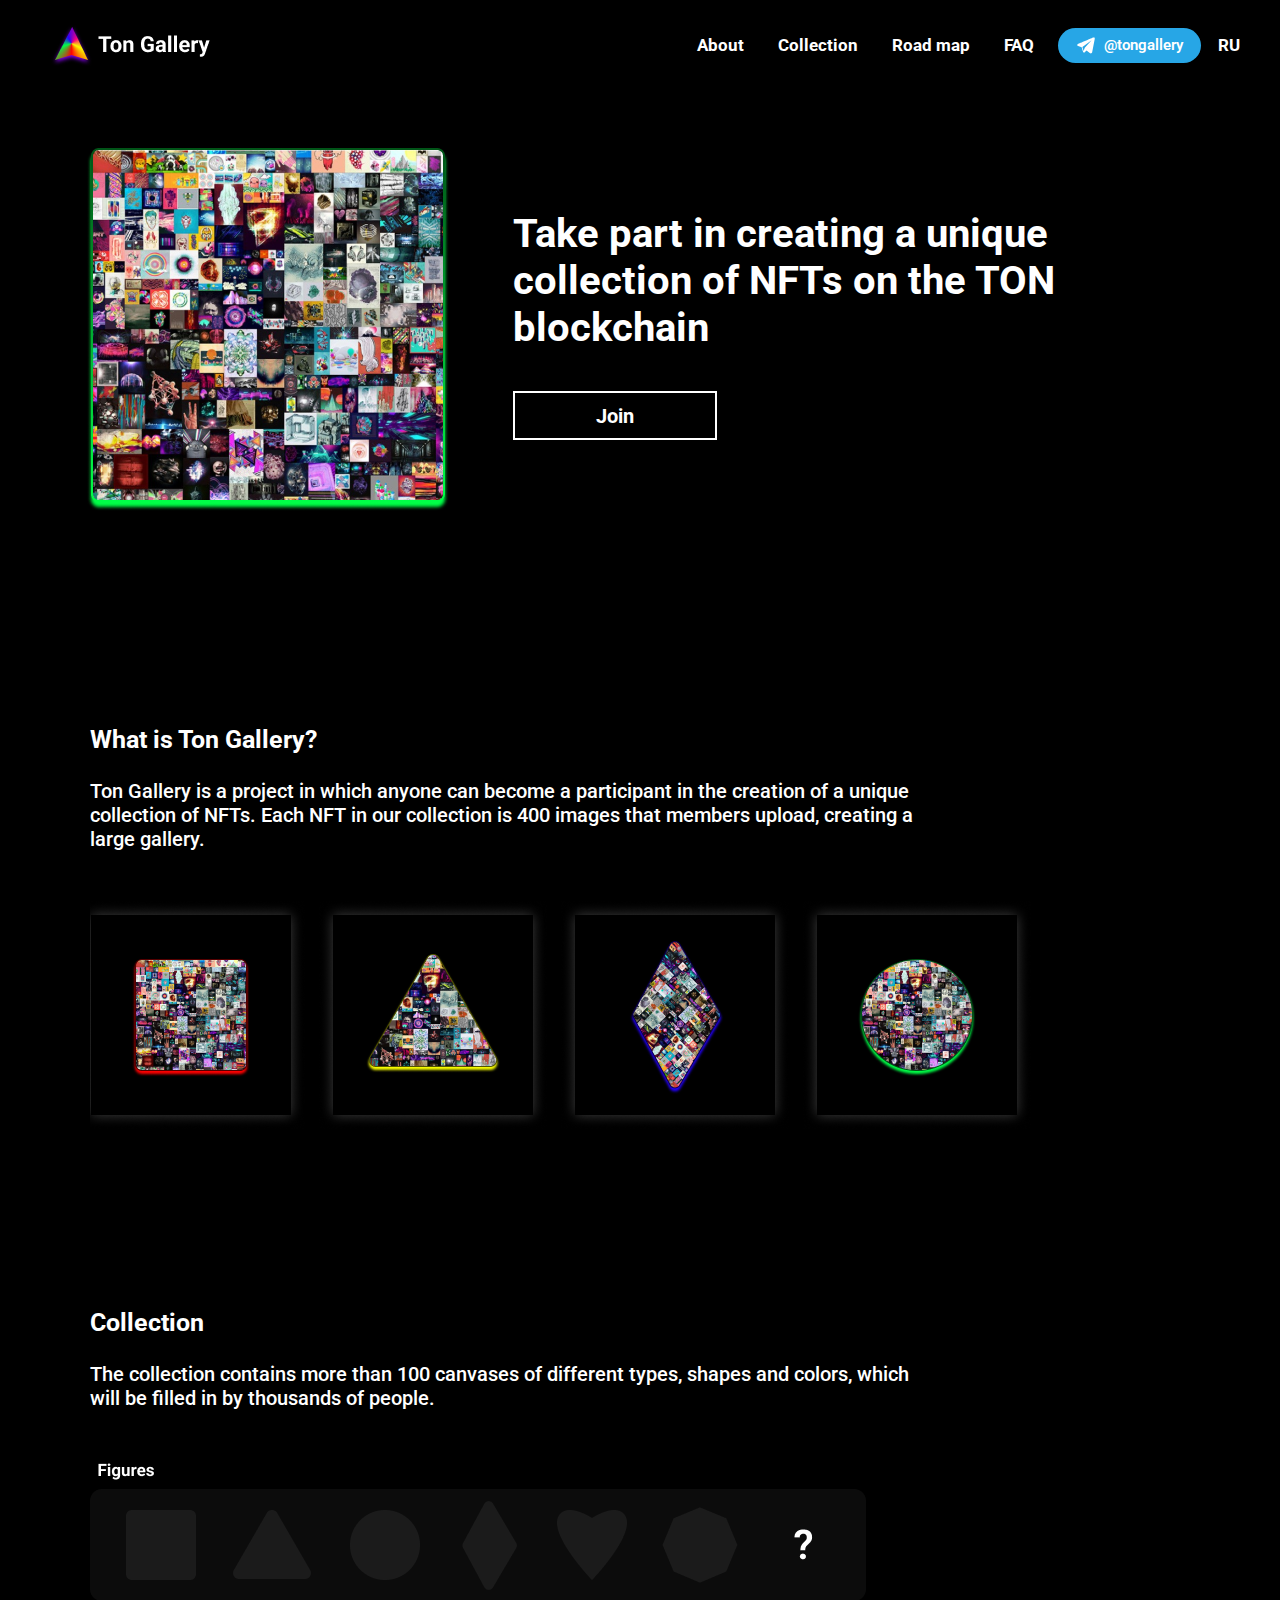
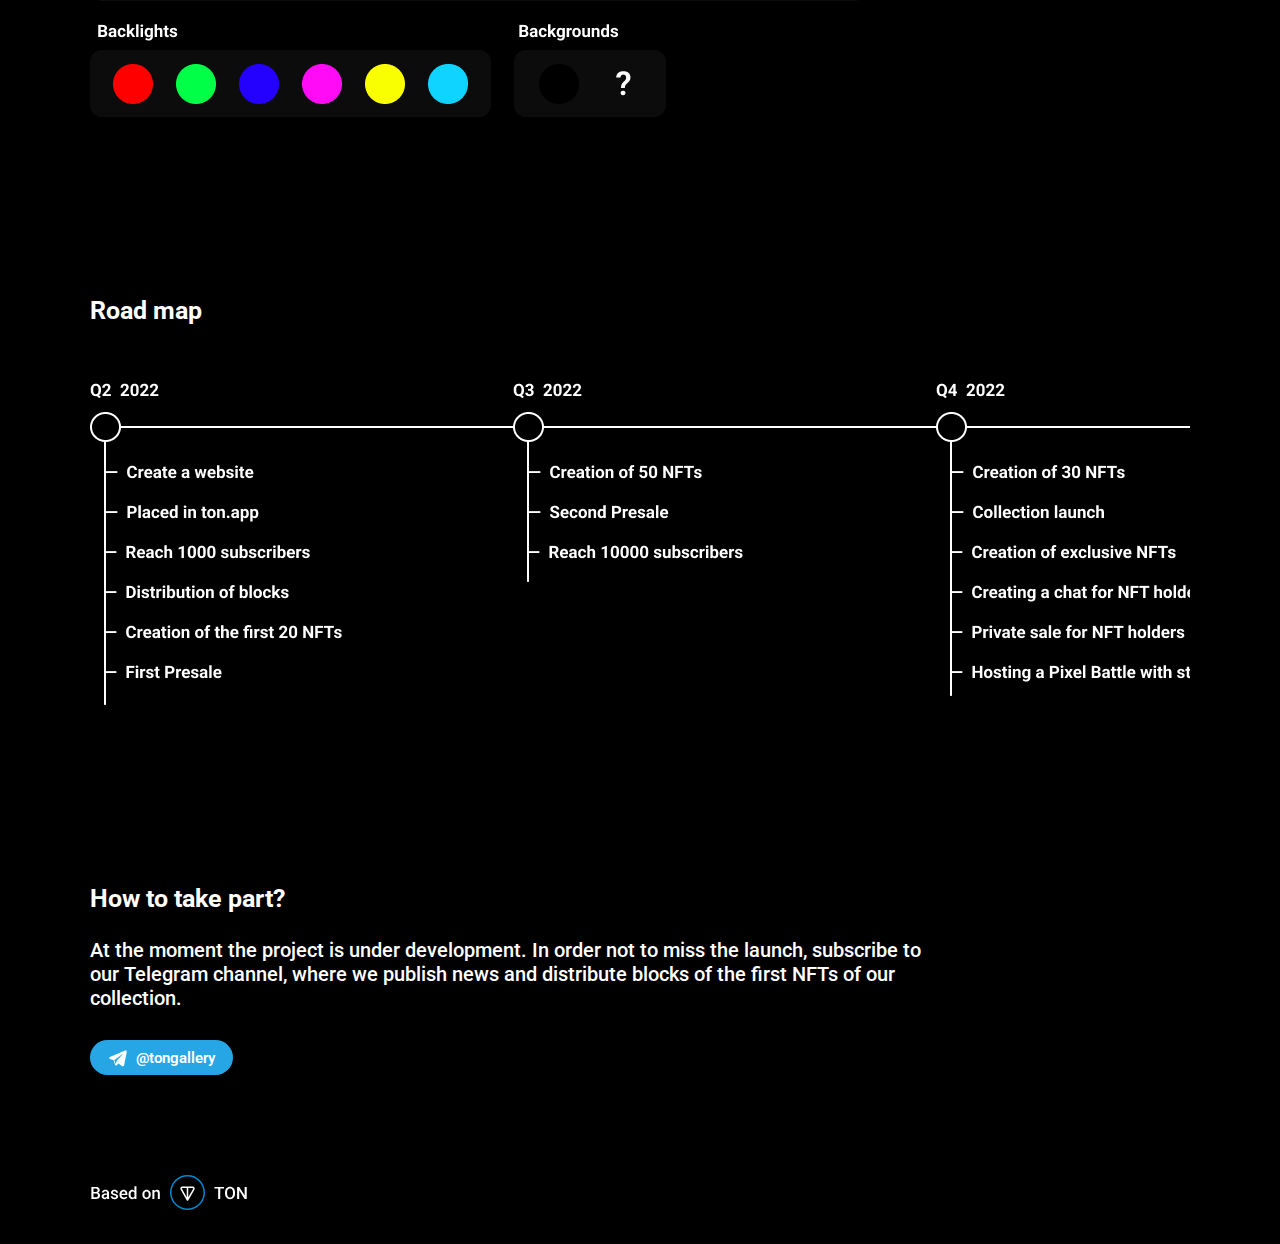
==== en.html @ 82a5033f "Add files via upload" ====
<!DOCTYPE html>
<html lang="en">
<head>
    <link rel="stylesheet" href="styles.css">
    <link rel="stylesheet" href="adapt.css">
    <meta charset="UTF-8">
    <meta http-equiv="X-UA-Compatible" content="IE=edge">
    <meta name="viewport" content="width=device-width, initial-scale=1.0">
    <title>Ton Gallery</title>
</head>
<body>
    <div class="container">
        <header>
            <a href="https://tongallery.com" class="logo">
                <svg class="logo" width="161" height="43" viewBox="0 0 161 43" fill="none" xmlns="http://www.w3.org/2000/svg" xmlns:xlink="http://www.w3.org/1999/xlink">
                    <rect width="161" height="43" fill="url(#pattern0)"/>
                    <defs>
                    <pattern id="pattern0" patternContentUnits="objectBoundingBox" width="1" height="1">
                    <use xlink:href="#image0_229_2" transform="scale(0.00621118 0.0232558)"/>
                    </pattern>
                    <image id="image0_229_2" width="161" height="43" xlink:href="[data-uri]"/>
                    </defs>
                </svg>
                <img src="logo.png" class="logo_mini">
            </a>
            <menu>
                <li class="menu desk"><a href="#about" class="menu">About</a></li>
                <li class="menu desk"><a href="#coll" class="menu">Collection</a></li>
                <li class="menu desk"><a href="#map" class="menu">Road map</a></li>
                <li class="menu"><a href="#faq" class="menu">FAQ</a></li>
                <li class="desk"><a class="tg" href="https://t.me/tongallery" target="_blank">
                    <svg class="tglogo" width="20" height="20" viewBox="0 0 20 20" fill="none" xmlns="http://www.w3.org/2000/svg">
                        <path d="M18.4548 2.62083C18.1548 2.36643 17.6836 2.33003 17.1964 2.52563H17.1956C16.6832 2.73123 2.69123 8.73283 2.12163 8.97803C2.01803 9.01403 1.11323 9.35163 1.20643 10.1036C1.28963 10.7816 2.01683 11.0624 2.10563 11.0948L5.66283 12.3128C5.89883 13.0984 6.76883 15.9968 6.96123 16.616C7.08123 17.002 7.27683 17.5092 7.61963 17.6136C7.92043 17.7296 8.21963 17.6236 8.41323 17.4716L10.588 15.4544L14.0988 18.1924L14.1824 18.2424C14.4208 18.348 14.6492 18.4008 14.8672 18.4008C15.0356 18.4008 15.1972 18.3692 15.3516 18.306C15.8776 18.09 16.088 17.5888 16.11 17.532L18.7324 3.90123C18.8924 3.17323 18.67 2.80283 18.4548 2.62083ZM8.80003 12.8L7.60003 16L6.40003 12L15.6 5.20003L8.80003 12.8Z" fill="#fff"/>
                    </svg>
                    <p class="tg">@tongallery</p>
                </a></li>
                <li class="lang"><a href="en" class="menu">RU</a></li>
            </menu>
        </header>
        <main>
            <div class="main_block">
                <img class="main_art" src="img/main_arts/0.png">
                <div class="main_text">
                    <p class="main">Take part in creating a unique collection of NFTs on the TON blockchain</p>
                    <a href="#join" class="join"><p class="auto">Join</p></a>
                </div>
            </div>

        <div class="content">

            <div class="block" id="about">
                <p class="header">What is Ton Gallery?</p>
                <p class="word">Ton Gallery is a project in which anyone can become a participant in the creation of a unique collection of NFTs. Each NFT in our collection is 400 images that members upload, creating a large gallery.</p>
                <div class="slider scroll"><img class="coll" src="img/coll.png" style="margin-left:-13px"></div>
            </div>

            <div class="block" id="coll">
                <p class="header">Collection</p>
                <p class="word">The collection contains more than 100 canvases of different types, shapes and colors, which will be filled in by thousands of people.</p>
                <div class="slider scroll"><img class="var" src="img/var_en.png"></div>
            </div>

            <div class="block" id="map">
                <p class="header">Road map</p>
                <div class="slider scroll"><img class="var" src="img/map_en.png"></div>
            </div>

            <div class="block" id="join">
                <p class="header">How to take part?</p>
                <p class="word">At the moment the project is under development. In order not to miss the launch, subscribe to our Telegram channel, where we publish news and distribute blocks of the first NFTs of our collection.</p>
                <a class="tg" href="https://t.me/tongallery" target="_blank" style="margin-left:0px; margin-top:30px;">
                    <svg class="tglogo" width="20" height="20" viewBox="0 0 20 20" fill="none" xmlns="http://www.w3.org/2000/svg">
                        <path d="M18.4548 2.62083C18.1548 2.36643 17.6836 2.33003 17.1964 2.52563H17.1956C16.6832 2.73123 2.69123 8.73283 2.12163 8.97803C2.01803 9.01403 1.11323 9.35163 1.20643 10.1036C1.28963 10.7816 2.01683 11.0624 2.10563 11.0948L5.66283 12.3128C5.89883 13.0984 6.76883 15.9968 6.96123 16.616C7.08123 17.002 7.27683 17.5092 7.61963 17.6136C7.92043 17.7296 8.21963 17.6236 8.41323 17.4716L10.588 15.4544L14.0988 18.1924L14.1824 18.2424C14.4208 18.348 14.6492 18.4008 14.8672 18.4008C15.0356 18.4008 15.1972 18.3692 15.3516 18.306C15.8776 18.09 16.088 17.5888 16.11 17.532L18.7324 3.90123C18.8924 3.17323 18.67 2.80283 18.4548 2.62083ZM8.80003 12.8L7.60003 16L6.40003 12L15.6 5.20003L8.80003 12.8Z" fill="#fff"/>
                    </svg>
                    <p class="tg">@tongallery</p>
                </a>
            </div>
        </div>
        <a href="https://ton.org" target="_blank"><svg class="ton" width="158" height="35" viewBox="0 0 158 35" fill="none" xmlns="http://www.w3.org/2000/svg">
            <path fill-rule="evenodd" clip-rule="evenodd" d="M92.6305 11.5654H102.446C102.793 11.5654 103.14 11.6157 103.502 11.7842C103.938 11.9876 104.167 12.307 104.329 12.5432C104.541 12.89 104.653 13.2886 104.652 13.695C104.653 14.0951 104.553 14.4889 104.359 14.839L98.1573 25.4921C98.0899 25.6075 97.9935 25.703 97.8775 25.7693C97.7616 25.8355 97.6302 25.8701 97.4967 25.8696C97.3632 25.869 97.2321 25.8333 97.1167 25.7661C97.0013 25.6989 96.9057 25.6026 96.8393 25.4867L90.7526 14.8576C90.7508 14.8547 90.749 14.8518 90.7471 14.8489C90.6082 14.6192 90.3927 14.2637 90.3545 13.8054C90.3203 13.3842 90.4155 12.9626 90.6274 12.5969C90.8392 12.2312 91.1576 11.9389 91.5401 11.759C91.9513 11.5665 92.368 11.5654 92.6305 11.5654ZM96.7387 13.0868H92.6305C92.3604 13.0868 92.2565 13.1032 92.1843 13.1371C92.0823 13.1842 91.9974 13.2618 91.9414 13.3592C91.8853 13.4565 91.8609 13.5689 91.8715 13.6807C91.877 13.7464 91.9032 13.8196 92.0585 14.0767L92.0684 14.0931L96.7387 22.2492V13.0868ZM98.2612 13.0868V22.2896L103.041 14.08C103.101 13.9611 103.132 13.8294 103.131 13.6961C103.131 13.5779 103.106 13.4773 103.052 13.3712C103.016 13.3163 102.976 13.2643 102.931 13.2159C102.911 13.1941 102.887 13.1766 102.859 13.1645C102.729 13.1066 102.588 13.08 102.446 13.0868H98.2612Z" fill="white"/>
            <path fill-rule="evenodd" clip-rule="evenodd" d="M115 17.5C115 27.1655 107.165 35 97.5 35C87.8345 35 80 27.1655 80 17.5C80 7.83453 87.8345 0 97.5 0C107.165 0 115 7.83453 115 17.5ZM113.479 17.5C113.479 26.3244 106.325 33.4786 97.5 33.4786C88.6756 33.4786 81.5214 26.3255 81.5214 17.5C81.5214 8.67562 88.6745 1.52141 97.5 1.52141C106.324 1.52141 113.479 8.67453 113.479 17.5Z" fill="#0088CC"/>
            <path d="M5.91602 18.5381H2.83643L2.81982 17.019H5.50928C5.96305 17.019 6.34766 16.9526 6.66309 16.8198C6.98405 16.6815 7.22754 16.485 7.39355 16.2305C7.55957 15.9704 7.64258 15.6577 7.64258 15.2925C7.64258 14.8885 7.5651 14.5592 7.41016 14.3047C7.25521 14.0501 7.01725 13.8647 6.69629 13.7485C6.38086 13.6323 5.97689 13.5742 5.48438 13.5742H3.46729V24H1.38379V11.9141H5.48438C6.14844 11.9141 6.74056 11.9777 7.26074 12.105C7.78646 12.2323 8.23193 12.4315 8.59717 12.7026C8.96794 12.9683 9.2474 13.3058 9.43555 13.7153C9.62923 14.1248 9.72607 14.6118 9.72607 15.1763C9.72607 15.6743 9.6071 16.1309 9.36914 16.5459C9.13118 16.9554 8.77979 17.2902 8.31494 17.5503C7.8501 17.8104 7.27181 17.9653 6.58008 18.0151L5.91602 18.5381ZM5.82471 24H2.18066L3.11865 22.3481H5.82471C6.29508 22.3481 6.68799 22.2707 7.00342 22.1157C7.31885 21.9552 7.55404 21.7367 7.70898 21.46C7.86947 21.1777 7.94971 20.8485 7.94971 20.4722C7.94971 20.0793 7.88053 19.7389 7.74219 19.4512C7.60384 19.1579 7.38525 18.9338 7.08643 18.7788C6.7876 18.6183 6.39746 18.5381 5.91602 18.5381H3.5752L3.5918 17.019H6.63818L7.11133 17.5918C7.77539 17.6139 8.32048 17.7606 8.74658 18.0317C9.17822 18.3029 9.49919 18.6543 9.70947 19.0859C9.91976 19.5176 10.0249 19.9824 10.0249 20.4805C10.0249 21.2497 9.85612 21.8944 9.51855 22.4146C9.18652 22.9347 8.70785 23.3304 8.08252 23.6016C7.45719 23.8672 6.70459 24 5.82471 24ZM16.9893 22.1987V17.9155C16.9893 17.5946 16.9312 17.3179 16.8149 17.0854C16.6987 16.853 16.5216 16.6732 16.2837 16.5459C16.0513 16.4186 15.758 16.355 15.4038 16.355C15.0773 16.355 14.7951 16.4103 14.5571 16.521C14.3192 16.6317 14.1338 16.7811 14.001 16.9692C13.8682 17.1574 13.8018 17.3704 13.8018 17.6084H11.8096C11.8096 17.2542 11.8953 16.9111 12.0669 16.5791C12.2384 16.2471 12.4875 15.951 12.814 15.6909C13.1405 15.4308 13.5306 15.2261 13.9844 15.0767C14.4382 14.9272 14.9473 14.8525 15.5117 14.8525C16.1868 14.8525 16.7845 14.966 17.3047 15.1929C17.8304 15.4198 18.2427 15.7629 18.5415 16.2222C18.8459 16.6759 18.998 17.2459 18.998 17.9321V21.9248C18.998 22.3343 19.0257 22.7023 19.0811 23.0288C19.1419 23.3498 19.2277 23.6292 19.3384 23.8672V24H17.2881C17.194 23.7842 17.1193 23.5103 17.064 23.1782C17.0142 22.8407 16.9893 22.5142 16.9893 22.1987ZM17.2798 18.5381L17.2964 19.7749H15.8604C15.4896 19.7749 15.1631 19.8109 14.8809 19.8828C14.5986 19.9492 14.3634 20.0488 14.1753 20.1816C13.9871 20.3145 13.846 20.4749 13.752 20.6631C13.6579 20.8512 13.6108 21.0643 13.6108 21.3022C13.6108 21.5402 13.6662 21.7588 13.7769 21.958C13.8875 22.1517 14.048 22.3039 14.2583 22.4146C14.4741 22.5252 14.7342 22.5806 15.0386 22.5806C15.4481 22.5806 15.805 22.4976 16.1094 22.3315C16.4193 22.16 16.6628 21.9525 16.8398 21.709C17.0169 21.46 17.111 21.2248 17.1221 21.0034L17.7695 21.8916C17.7031 22.1185 17.5897 22.362 17.4292 22.6221C17.2687 22.8822 17.0584 23.1312 16.7983 23.3691C16.5438 23.6016 16.2367 23.7925 15.877 23.9419C15.5228 24.0913 15.1133 24.166 14.6484 24.166C14.0618 24.166 13.5389 24.0498 13.0796 23.8174C12.6203 23.5794 12.2606 23.2612 12.0005 22.8628C11.7404 22.4588 11.6104 22.0023 11.6104 21.4932C11.6104 21.0173 11.6989 20.5967 11.876 20.2314C12.0586 19.8607 12.3242 19.5508 12.6729 19.3018C13.027 19.0527 13.4587 18.8646 13.9678 18.7373C14.4769 18.6045 15.0579 18.5381 15.7109 18.5381H17.2798ZM26.1284 21.5679C26.1284 21.3687 26.0786 21.1888 25.979 21.0283C25.8794 20.8623 25.6885 20.7129 25.4062 20.5801C25.1296 20.4473 24.7201 20.3255 24.1777 20.2148C23.7018 20.1097 23.2646 19.9852 22.8662 19.8413C22.4733 19.6919 22.1357 19.512 21.8535 19.3018C21.5713 19.0915 21.3527 18.8424 21.1978 18.5547C21.0428 18.2669 20.9653 17.9349 20.9653 17.5586C20.9653 17.1934 21.0456 16.8475 21.2061 16.521C21.3665 16.1945 21.5962 15.9067 21.895 15.6577C22.1938 15.4087 22.5563 15.2122 22.9824 15.0684C23.4141 14.9245 23.8955 14.8525 24.4268 14.8525C25.1794 14.8525 25.8241 14.9798 26.3608 15.2344C26.9032 15.4834 27.3182 15.8237 27.606 16.2554C27.8937 16.6815 28.0376 17.1629 28.0376 17.6997H26.0371C26.0371 17.4618 25.9762 17.2404 25.8545 17.0356C25.7383 16.8254 25.5612 16.6566 25.3232 16.5293C25.0853 16.3965 24.7865 16.3301 24.4268 16.3301C24.0837 16.3301 23.7987 16.3854 23.5718 16.4961C23.3504 16.6012 23.1844 16.7396 23.0737 16.9111C22.9686 17.0827 22.916 17.2708 22.916 17.4756C22.916 17.625 22.9437 17.7606 22.999 17.8823C23.0599 17.9985 23.1595 18.1064 23.2979 18.2061C23.4362 18.3001 23.6243 18.3887 23.8623 18.4717C24.1058 18.5547 24.4102 18.6349 24.7754 18.7124C25.4616 18.8563 26.0509 19.0417 26.5435 19.2686C27.0415 19.4899 27.4233 19.7777 27.689 20.1318C27.9546 20.4805 28.0874 20.9232 28.0874 21.46C28.0874 21.8584 28.0016 22.2236 27.8301 22.5557C27.6641 22.8822 27.4206 23.1672 27.0996 23.4106C26.7786 23.6486 26.394 23.834 25.9458 23.9668C25.5031 24.0996 25.005 24.166 24.4517 24.166C23.6382 24.166 22.9492 24.0221 22.3848 23.7344C21.8203 23.4411 21.3914 23.0675 21.0981 22.6138C20.8104 22.1545 20.6665 21.6785 20.6665 21.186H22.6006C22.6227 21.5568 22.7251 21.8529 22.9077 22.0742C23.0959 22.29 23.3283 22.4478 23.605 22.5474C23.8872 22.6414 24.1777 22.6885 24.4766 22.6885C24.8363 22.6885 25.1379 22.6414 25.3813 22.5474C25.6248 22.4478 25.8102 22.3149 25.9375 22.1489C26.0648 21.9774 26.1284 21.7837 26.1284 21.5679ZM33.7983 24.166C33.1343 24.166 32.5339 24.0581 31.9971 23.8423C31.4658 23.6209 31.012 23.3138 30.6357 22.9209C30.265 22.528 29.98 22.0659 29.7808 21.5347C29.5815 21.0034 29.4819 20.4307 29.4819 19.8164V19.4844C29.4819 18.7816 29.5843 18.1452 29.7891 17.5752C29.9938 17.0052 30.2788 16.5182 30.644 16.1143C31.0093 15.7048 31.4409 15.3921 31.939 15.1763C32.437 14.9604 32.9766 14.8525 33.5576 14.8525C34.1995 14.8525 34.7612 14.9604 35.2427 15.1763C35.7241 15.3921 36.1226 15.6965 36.438 16.0894C36.759 16.4767 36.9969 16.9388 37.1519 17.4756C37.3123 18.0124 37.3926 18.6045 37.3926 19.252V20.1069H30.4531V18.6709H35.417V18.5132C35.4059 18.1535 35.334 17.8159 35.2012 17.5005C35.0739 17.1851 34.8774 16.9305 34.6118 16.7368C34.3462 16.5431 33.992 16.4463 33.5493 16.4463C33.2173 16.4463 32.9212 16.5182 32.6611 16.6621C32.4066 16.8005 32.1935 17.0024 32.022 17.2681C31.8504 17.5337 31.7176 17.8547 31.6235 18.231C31.535 18.6017 31.4907 19.0195 31.4907 19.4844V19.8164C31.4907 20.2093 31.5433 20.5745 31.6484 20.9121C31.7591 21.2441 31.9196 21.5347 32.1299 21.7837C32.3402 22.0327 32.5947 22.2292 32.8936 22.373C33.1924 22.5114 33.5327 22.5806 33.9146 22.5806C34.396 22.5806 34.8249 22.4837 35.2012 22.29C35.5775 22.0964 35.904 21.8224 36.1807 21.4683L37.2349 22.4893C37.0412 22.7715 36.7894 23.0426 36.4795 23.3027C36.1696 23.5573 35.7905 23.7648 35.3423 23.9253C34.8996 24.0858 34.3849 24.166 33.7983 24.166ZM44.4316 22.1406V11.25H46.4404V24H44.6226L44.4316 22.1406ZM38.5879 19.6089V19.4346C38.5879 18.7539 38.6681 18.1341 38.8286 17.5752C38.9891 17.0107 39.2215 16.5265 39.5259 16.1226C39.8302 15.7131 40.201 15.4004 40.6382 15.1846C41.0754 14.9632 41.5679 14.8525 42.1157 14.8525C42.658 14.8525 43.134 14.9577 43.5435 15.168C43.953 15.3783 44.3016 15.6799 44.5894 16.0728C44.8771 16.4601 45.1068 16.925 45.2783 17.4673C45.4499 18.0041 45.5716 18.6017 45.6436 19.2603V19.8164C45.5716 20.4583 45.4499 21.0449 45.2783 21.5762C45.1068 22.1074 44.8771 22.5667 44.5894 22.9541C44.3016 23.3415 43.9502 23.6403 43.5352 23.8506C43.1257 24.0609 42.647 24.166 42.0991 24.166C41.5568 24.166 41.0671 24.0526 40.6299 23.8257C40.1982 23.5988 39.8302 23.2806 39.5259 22.8711C39.2215 22.4616 38.9891 21.9801 38.8286 21.4268C38.6681 20.8678 38.5879 20.2619 38.5879 19.6089ZM40.5884 19.4346V19.6089C40.5884 20.0184 40.6243 20.4002 40.6963 20.7544C40.7738 21.1086 40.8927 21.4212 41.0532 21.6924C41.2137 21.958 41.4212 22.1683 41.6758 22.3232C41.9359 22.4727 42.2458 22.5474 42.6055 22.5474C43.0592 22.5474 43.4328 22.4478 43.7261 22.2485C44.0194 22.0493 44.249 21.7809 44.415 21.4434C44.5866 21.1003 44.7028 20.7184 44.7637 20.2979V18.7954C44.7305 18.4689 44.6613 18.1646 44.5562 17.8823C44.4565 17.6001 44.321 17.3538 44.1494 17.1436C43.9779 16.9277 43.7648 16.7617 43.5103 16.6455C43.2612 16.5238 42.9652 16.4629 42.6221 16.4629C42.2568 16.4629 41.9469 16.5404 41.6924 16.6953C41.4378 16.8503 41.2275 17.0633 41.0615 17.3345C40.901 17.6056 40.7821 17.9211 40.7046 18.2808C40.6271 18.6405 40.5884 19.0251 40.5884 19.4346ZM52.3838 19.6089V19.418C52.3838 18.7705 52.4779 18.1701 52.666 17.6167C52.8542 17.0578 53.1253 16.5736 53.4795 16.1641C53.8392 15.749 54.2764 15.4281 54.791 15.2012C55.3112 14.9688 55.8978 14.8525 56.5508 14.8525C57.2093 14.8525 57.7959 14.9688 58.3105 15.2012C58.8307 15.4281 59.2707 15.749 59.6304 16.1641C59.9901 16.5736 60.264 17.0578 60.4521 17.6167C60.6403 18.1701 60.7344 18.7705 60.7344 19.418V19.6089C60.7344 20.2563 60.6403 20.8568 60.4521 21.4102C60.264 21.9635 59.9901 22.4478 59.6304 22.8628C59.2707 23.2723 58.8335 23.5933 58.3188 23.8257C57.8042 24.0526 57.2204 24.166 56.5674 24.166C55.9089 24.166 55.3195 24.0526 54.7993 23.8257C54.2847 23.5933 53.8475 23.2723 53.4878 22.8628C53.1281 22.4478 52.8542 21.9635 52.666 21.4102C52.4779 20.8568 52.3838 20.2563 52.3838 19.6089ZM54.3843 19.418V19.6089C54.3843 20.0129 54.4258 20.3947 54.5088 20.7544C54.5918 21.1141 54.7218 21.4295 54.8989 21.7007C55.076 21.9718 55.3029 22.1849 55.5796 22.3398C55.8563 22.4948 56.1855 22.5723 56.5674 22.5723C56.9382 22.5723 57.2591 22.4948 57.5303 22.3398C57.807 22.1849 58.0339 21.9718 58.2109 21.7007C58.388 21.4295 58.5181 21.1141 58.6011 20.7544C58.6896 20.3947 58.7339 20.0129 58.7339 19.6089V19.418C58.7339 19.0195 58.6896 18.6432 58.6011 18.2891C58.5181 17.9294 58.3853 17.6112 58.2026 17.3345C58.0256 17.0578 57.7987 16.842 57.522 16.687C57.2508 16.5265 56.9271 16.4463 56.5508 16.4463C56.1745 16.4463 55.848 16.5265 55.5713 16.687C55.3001 16.842 55.076 17.0578 54.8989 17.3345C54.7218 17.6112 54.5918 17.9294 54.5088 18.2891C54.4258 18.6432 54.3843 19.0195 54.3843 19.418ZM64.395 16.936V24H62.3945V15.0186H64.2788L64.395 16.936ZM64.0381 19.1772L63.3906 19.1689C63.3962 18.5326 63.4847 17.9487 63.6562 17.4175C63.8333 16.8862 64.0768 16.4297 64.3867 16.0479C64.7021 15.666 65.0785 15.3727 65.5156 15.168C65.9528 14.9577 66.4398 14.8525 66.9766 14.8525C67.4082 14.8525 67.7983 14.9134 68.147 15.0352C68.5011 15.1514 68.8027 15.3423 69.0518 15.6079C69.3063 15.8735 69.5 16.2194 69.6328 16.6455C69.7656 17.0661 69.832 17.5835 69.832 18.1978V24H67.8232V18.1895C67.8232 17.7578 67.7596 17.4175 67.6323 17.1685C67.5106 16.9139 67.3307 16.734 67.0928 16.6289C66.8604 16.5182 66.5698 16.4629 66.2212 16.4629C65.8781 16.4629 65.571 16.5348 65.2998 16.6787C65.0286 16.8226 64.799 17.019 64.6108 17.2681C64.4282 17.5171 64.2871 17.8049 64.1875 18.1313C64.0879 18.4578 64.0381 18.8065 64.0381 19.1772Z" fill="white"/>
            <path d="M130.242 11.9141V24H128.175V11.9141H130.242ZM134.036 11.9141V13.5742H124.415V11.9141H134.036ZM145.034 17.625V18.2891C145.034 19.2021 144.915 20.0212 144.677 20.7461C144.439 21.471 144.099 22.0881 143.656 22.5972C143.219 23.1063 142.693 23.4964 142.079 23.7676C141.465 24.0332 140.784 24.166 140.037 24.166C139.296 24.166 138.618 24.0332 138.003 23.7676C137.395 23.4964 136.866 23.1063 136.418 22.5972C135.97 22.0881 135.621 21.471 135.372 20.7461C135.129 20.0212 135.007 19.2021 135.007 18.2891V17.625C135.007 16.7119 135.129 15.8957 135.372 15.1763C135.616 14.4513 135.959 13.8343 136.401 13.3252C136.85 12.8105 137.378 12.4204 137.987 12.1548C138.601 11.8836 139.279 11.748 140.021 11.748C140.768 11.748 141.448 11.8836 142.062 12.1548C142.677 12.4204 143.205 12.8105 143.648 13.3252C144.091 13.8343 144.431 14.4513 144.669 15.1763C144.912 15.8957 145.034 16.7119 145.034 17.625ZM142.951 18.2891V17.6084C142.951 16.9333 142.884 16.3384 142.751 15.8237C142.624 15.3035 142.433 14.8691 142.179 14.5205C141.93 14.1663 141.623 13.9007 141.257 13.7236C140.892 13.541 140.48 13.4497 140.021 13.4497C139.561 13.4497 139.152 13.541 138.792 13.7236C138.432 13.9007 138.125 14.1663 137.871 14.5205C137.622 14.8691 137.431 15.3035 137.298 15.8237C137.165 16.3384 137.099 16.9333 137.099 17.6084V18.2891C137.099 18.9642 137.165 19.5618 137.298 20.082C137.431 20.6022 137.624 21.0422 137.879 21.4019C138.139 21.756 138.449 22.0244 138.809 22.207C139.168 22.3841 139.578 22.4727 140.037 22.4727C140.502 22.4727 140.914 22.3841 141.274 22.207C141.634 22.0244 141.938 21.756 142.187 21.4019C142.436 21.0422 142.624 20.6022 142.751 20.082C142.884 19.5618 142.951 18.9642 142.951 18.2891ZM156.705 11.9141V24H154.622L149.201 15.3423V24H147.118V11.9141H149.201L154.638 20.5884V11.9141H156.705Z" fill="white"/>
        </svg></a>
            
        </main>
    </div>
</body>
</html>

<script src="code.js"></script>

<script src="https://ajax.googleapis.com/ajax/libs/jquery/1.12.0/jquery.min.js"></script>
---- styles.css ----
@import url('https://fonts.googleapis.com/css2?family=Roboto:wght@500;700&display=swap');

body {
    margin: 0;
    background: #000;
    display: flex;

    font-family: Roboto;
    color: #fff;
    overflow-x:hidden;
}

body::-webkit-scrollbar  {
    background: rgb(0, 0, 0);
    width: 5px;
}

body::-webkit-scrollbar-thumb {
    background: rgba(255, 255, 255, 0.5);
    border-radius: 10px;
}

img {
    pointer-events: none;
}

a {
    text-decoration: none;
    color: #fff;
}

.auto {
    margin: auto;
}

.container {
    max-width: 1300px;
    width: 100%;
    margin: auto;
}

header {
    margin: 0;
    height: 90px;
    display: flex;
    padding: 0 30px;
}

a.logo {
    margin: 0 20px;
    margin-right: auto;
    display: flex;
}

svg.logo {
    margin: auto;
}

img.logo_mini {
    margin: auto;
    display: none;
}

menu {
    margin: 0;
    margin-left: auto;
    display: flex;
}

li {
    margin: auto;
    padding: 23px 7px;

    font-weight: 700;
    font-size: 17px;
    list-style-type: none;
}

.lang {
    padding: 23px 0;
}

a.menu {
    padding: 10px;
    transition: .1s;
}

a.menu:hover {
    color: rgb(170, 170, 170);
    transition: .1s;
}


/* button Telegram */
a.tg {
    margin: auto;
    width: 143px;
    height: 35px;

    background: #27A6E6;
    border-radius: 36px;
    border: none;
    display: flex;
}
svg.tglogo {
    margin: auto;
}
p.tg {
    margin: auto;
    margin-left: -10px;
    font-weight: 600;
    font-size: 15px;
}

a.tg:hover {
    background: #27a6e600;
    outline: 2px solid #fff;
    padding: 0;
}

main {
    margin: 0;
    padding: 10px 90px;
}

img.main_art {
    margin-left: -47px;
}

.main_block {
    display: flex;
}

.main_text {
    margin: auto;
    font-weight: 700;
    margin-left: 20px;
}

p.main {
    margin-top: 0;
    max-width: 590px;
    font-size: 40px;
}

/* button Join */
a.join {
    width: 200px;
    height: 45px;
    background: rgba(0, 0, 0, 0);
    border: 2px solid #fff;
    display: flex;

    font-size: 20px;
    text-align: center;
    transition: .1s;
}

a.join:hover {
    background: #fff;
    color: #000;
    transition: .1s;
}


/* content */
.content {
    margin-top: 100px;
}

.block {
    margin: 50px 0;
    padding: 50px 0;
}

p.header {
    font-weight: 700;
    font-size: 25px;
}

p.word {
    max-width: 850px;
    font-weight: 500;
    font-size: 20px;
}

img.coll, img.var {
    margin-top: 30px;
}

svg.ton {
    margin-bottom: 20px;
}

.slider {
    margin: 0;
    overflow: auto;

    -ms-overflow-style: none;
    scrollbar-width: none;
}
.slider::-webkit-scrollbar {
        display: none;
}
---- adapt.css ----
@media(max-width: 1120px) {
    main { padding: 10px 50px; }
}
@media(max-width: 1000px) {
    .desk {
        display: none;
    }
}
@media(max-width: 900px) {
    .main_block, .main_text {
        display: block;
        text-align: center;
    }
    p.main {
        max-width: none;
        margin: 0;
        text-align: center;
    }
    a.join, img.main_art {
        margin: auto;
        margin-top: 30px;
    }
    .slider {
        margin: 0 -50px;
        padding: 0 50px;
    }
}
@media(max-width: 700px) {
    main {
        padding: 10px 30px;
    }
    .slider {
        margin: 0 -30px;
        padding: 0 30px;
    }
}
@media(max-width: 500px) {
    a.logo {
        margin: 0;
    }
    img.main_art {
        width: 100%;
    }
    p.main {
        font-size: 30px;
    }
}
@media(max-width: 360px) {
    svg.logo {
        display: none;
    }
    img.logo_mini {
        display: block;
    }
    p.main {
        font-size: 20px;
    }
}
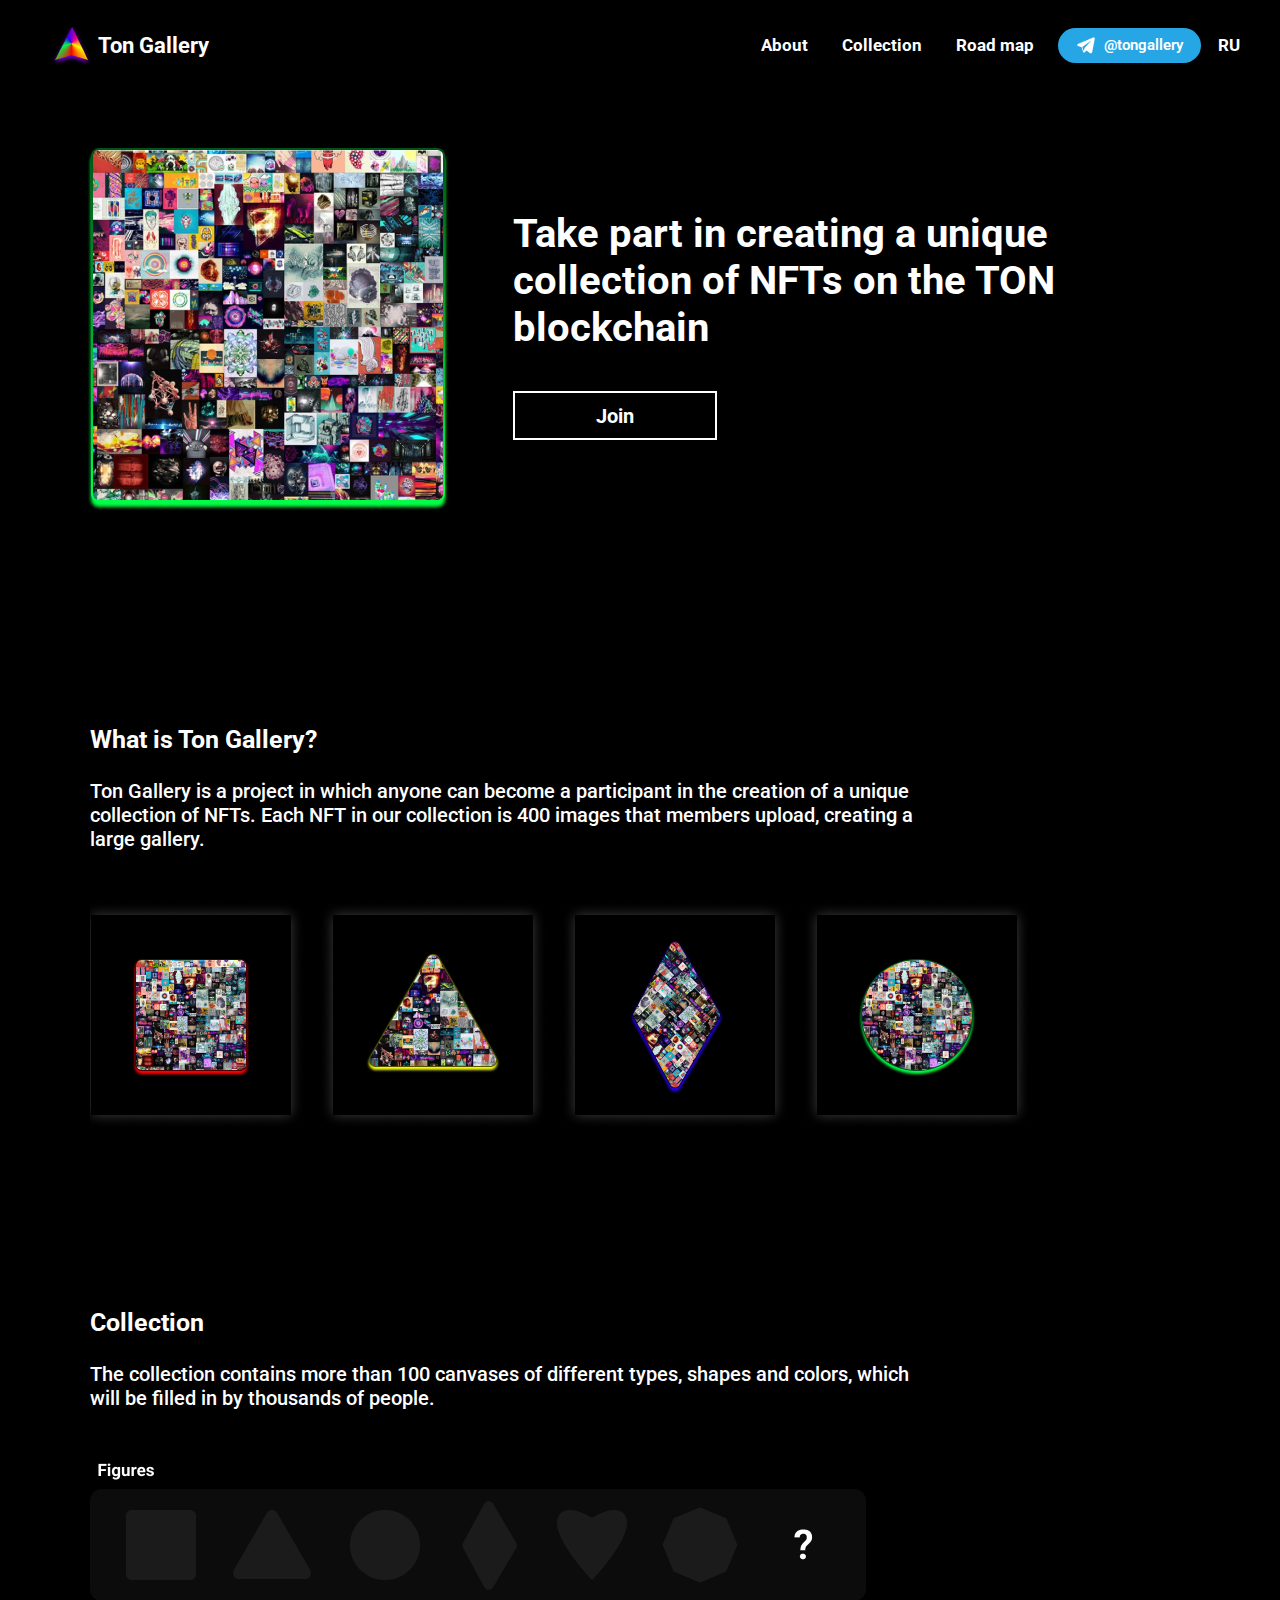
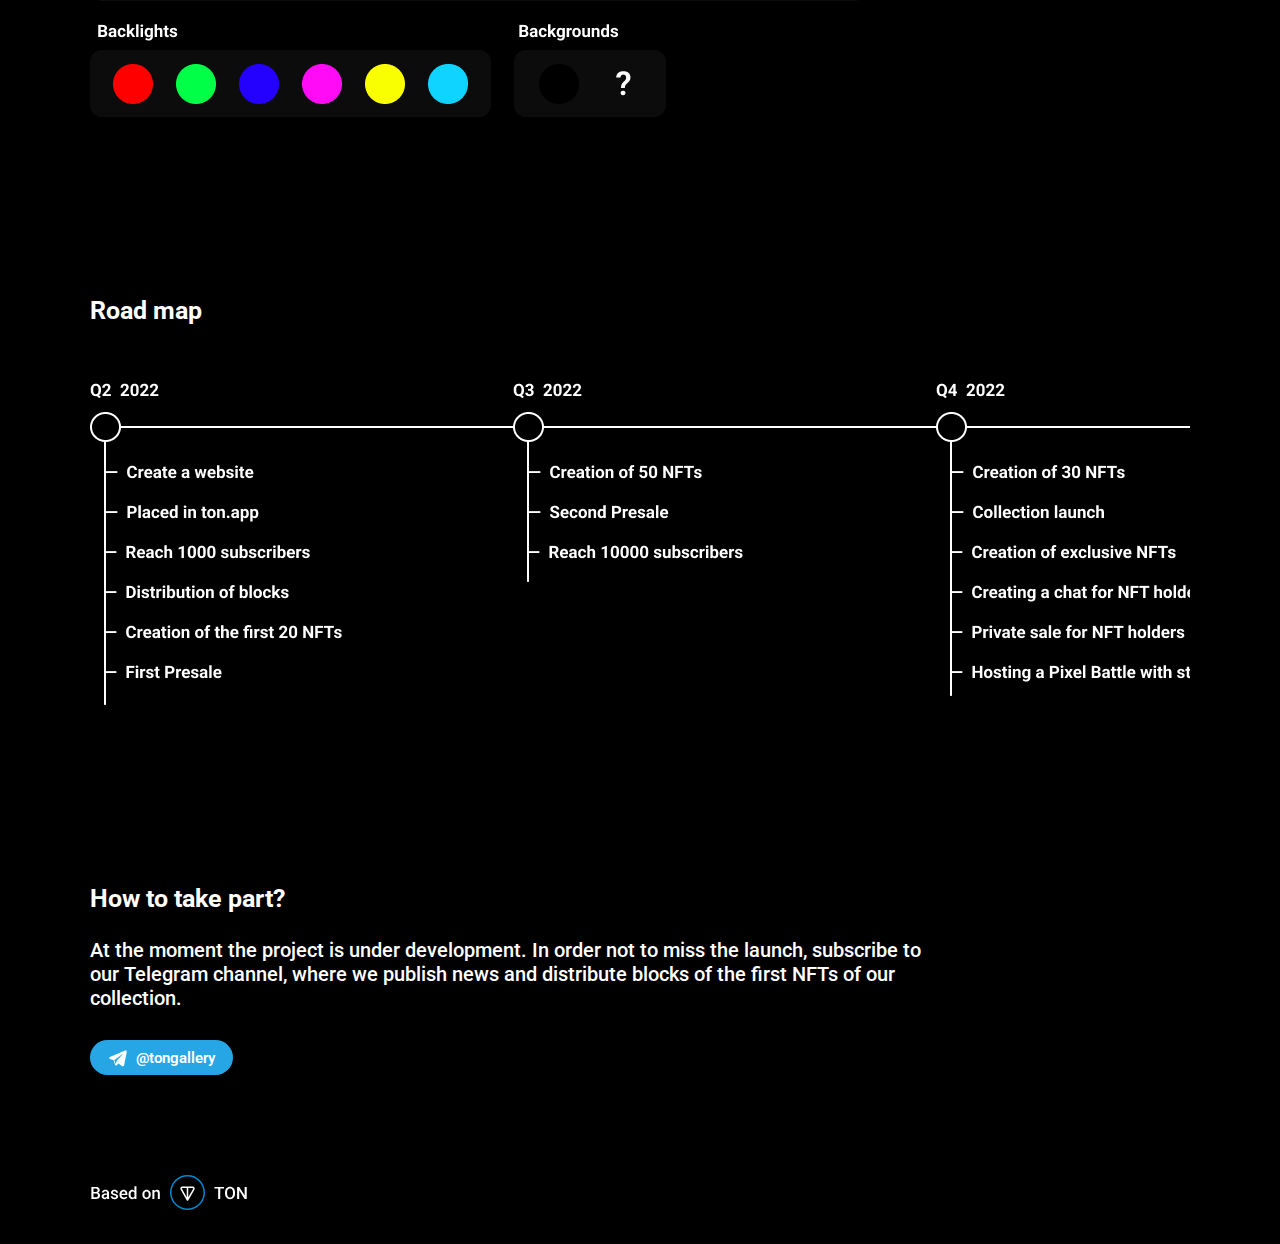
==== commit 24dc31b6: "Add files via upload" ====
--- a/en.html
+++ b/en.html
@@ -9,32 +9,30 @@
     <title>Ton Gallery</title>
 </head>
 <body>
+    <a href="https://t.me/tongallery" class="tg_block">
+        Our telegram channel
+        <svg class="banner" width="20" height="20" viewBox="0 0 20 20" fill="none" xmlns="http://www.w3.org/2000/svg">
+            <path d="M18.4548 2.62083C18.1548 2.36643 17.6836 2.33003 17.1964 2.52563H17.1956C16.6832 2.73123 2.69123 8.73283 2.12163 8.97803C2.01803 9.01403 1.11323 9.35163 1.20643 10.1036C1.28963 10.7816 2.01683 11.0624 2.10563 11.0948L5.66283 12.3128C5.89883 13.0984 6.76883 15.9968 6.96123 16.616C7.08123 17.002 7.27683 17.5092 7.61963 17.6136C7.92043 17.7296 8.21963 17.6236 8.41323 17.4716L10.588 15.4544L14.0988 18.1924L14.1824 18.2424C14.4208 18.348 14.6492 18.4008 14.8672 18.4008C15.0356 18.4008 15.1972 18.3692 15.3516 18.306C15.8776 18.09 16.088 17.5888 16.11 17.532L18.7324 3.90123C18.8924 3.17323 18.67 2.80283 18.4548 2.62083ZM8.80003 12.8L7.60003 16L6.40003 12L15.6 5.20003L8.80003 12.8Z" fill="#fff"/>
+        </svg>
+        @tongallery
+    </a>
     <div class="container">
         <header>
             <a href="https://tongallery.com" class="logo">
-                <svg class="logo" width="161" height="43" viewBox="0 0 161 43" fill="none" xmlns="http://www.w3.org/2000/svg" xmlns:xlink="http://www.w3.org/1999/xlink">
-                    <rect width="161" height="43" fill="url(#pattern0)"/>
-                    <defs>
-                    <pattern id="pattern0" patternContentUnits="objectBoundingBox" width="1" height="1">
-                    <use xlink:href="#image0_229_2" transform="scale(0.00621118 0.0232558)"/>
-                    </pattern>
-                    <image id="image0_229_2" width="161" height="43" xlink:href="[data-uri]"/>
-                    </defs>
-                </svg>
-                <img src="logo.png" class="logo_mini">
+                <img src="logo.png" class="logo">
+                <p class="logo">&nbsp;Ton Gallery</p>
             </a>
             <menu>
                 <li class="menu desk"><a href="#about" class="menu">About</a></li>
                 <li class="menu desk"><a href="#coll" class="menu">Collection</a></li>
-                <li class="menu desk"><a href="#map" class="menu">Road map</a></li>
-                <li class="menu"><a href="#faq" class="menu">FAQ</a></li>
+                <li class="menu desk"><a href="#map" class="menu">Road map</a></li> 
                 <li class="desk"><a class="tg" href="https://t.me/tongallery" target="_blank">
                     <svg class="tglogo" width="20" height="20" viewBox="0 0 20 20" fill="none" xmlns="http://www.w3.org/2000/svg">
                         <path d="M18.4548 2.62083C18.1548 2.36643 17.6836 2.33003 17.1964 2.52563H17.1956C16.6832 2.73123 2.69123 8.73283 2.12163 8.97803C2.01803 9.01403 1.11323 9.35163 1.20643 10.1036C1.28963 10.7816 2.01683 11.0624 2.10563 11.0948L5.66283 12.3128C5.89883 13.0984 6.76883 15.9968 6.96123 16.616C7.08123 17.002 7.27683 17.5092 7.61963 17.6136C7.92043 17.7296 8.21963 17.6236 8.41323 17.4716L10.588 15.4544L14.0988 18.1924L14.1824 18.2424C14.4208 18.348 14.6492 18.4008 14.8672 18.4008C15.0356 18.4008 15.1972 18.3692 15.3516 18.306C15.8776 18.09 16.088 17.5888 16.11 17.532L18.7324 3.90123C18.8924 3.17323 18.67 2.80283 18.4548 2.62083ZM8.80003 12.8L7.60003 16L6.40003 12L15.6 5.20003L8.80003 12.8Z" fill="#fff"/>
                     </svg>
                     <p class="tg">@tongallery</p>
                 </a></li>
-                <li class="lang"><a href="en" class="menu">RU</a></li>
+                <li class="lang"><a href="ru" class="menu">RU</a></li>
             </menu>
         </header>
         <main>
--- a/styles.css
+++ b/styles.css
@@ -33,6 +33,23 @@
     margin: auto;
 }
 
+a.tg_block {
+    position: absolute;
+    top: 0;
+    left: 0;
+    right: 0;
+    padding: 10px;
+    text-align: center;
+    background: #27A6E6;
+    overflow: hidden;
+    white-space: nowrap;
+    display: none;
+}
+.banner {
+    margin: 0 5px;
+    margin-bottom: -5px;
+}
+
 .container {
     max-width: 1300px;
     width: 100%;
@@ -52,13 +69,11 @@
     display: flex;
 }
 
-svg.logo {
-    margin: auto;
-}
-
-img.logo_mini {
-    margin: auto;
-    display: none;
+img.logo, p.logo {
+    margin: auto;
+
+    font-weight: 700;
+    font-size: 22px;
 }
 
 menu {
--- a/adapt.css
+++ b/adapt.css
@@ -7,13 +7,20 @@
     }
 }
 @media(max-width: 900px) {
-    .main_block, .main_text {
+    .container {
+        position: absolute;
+        top: 30px;
+        left: 0;
+        right: 0;
+        bottom: 0;
+    }
+    .main_block, .main_text, a.tg_block {
+        margin: 0;
         display: block;
         text-align: center;
     }
     p.main {
-        max-width: none;
-        margin: 0;
+        margin: auto;
         text-align: center;
     }
     a.join, img.main_art {
@@ -55,4 +62,7 @@
     p.main {
         font-size: 20px;
     }
+    p.logo {
+        display: none;
+    }
 }